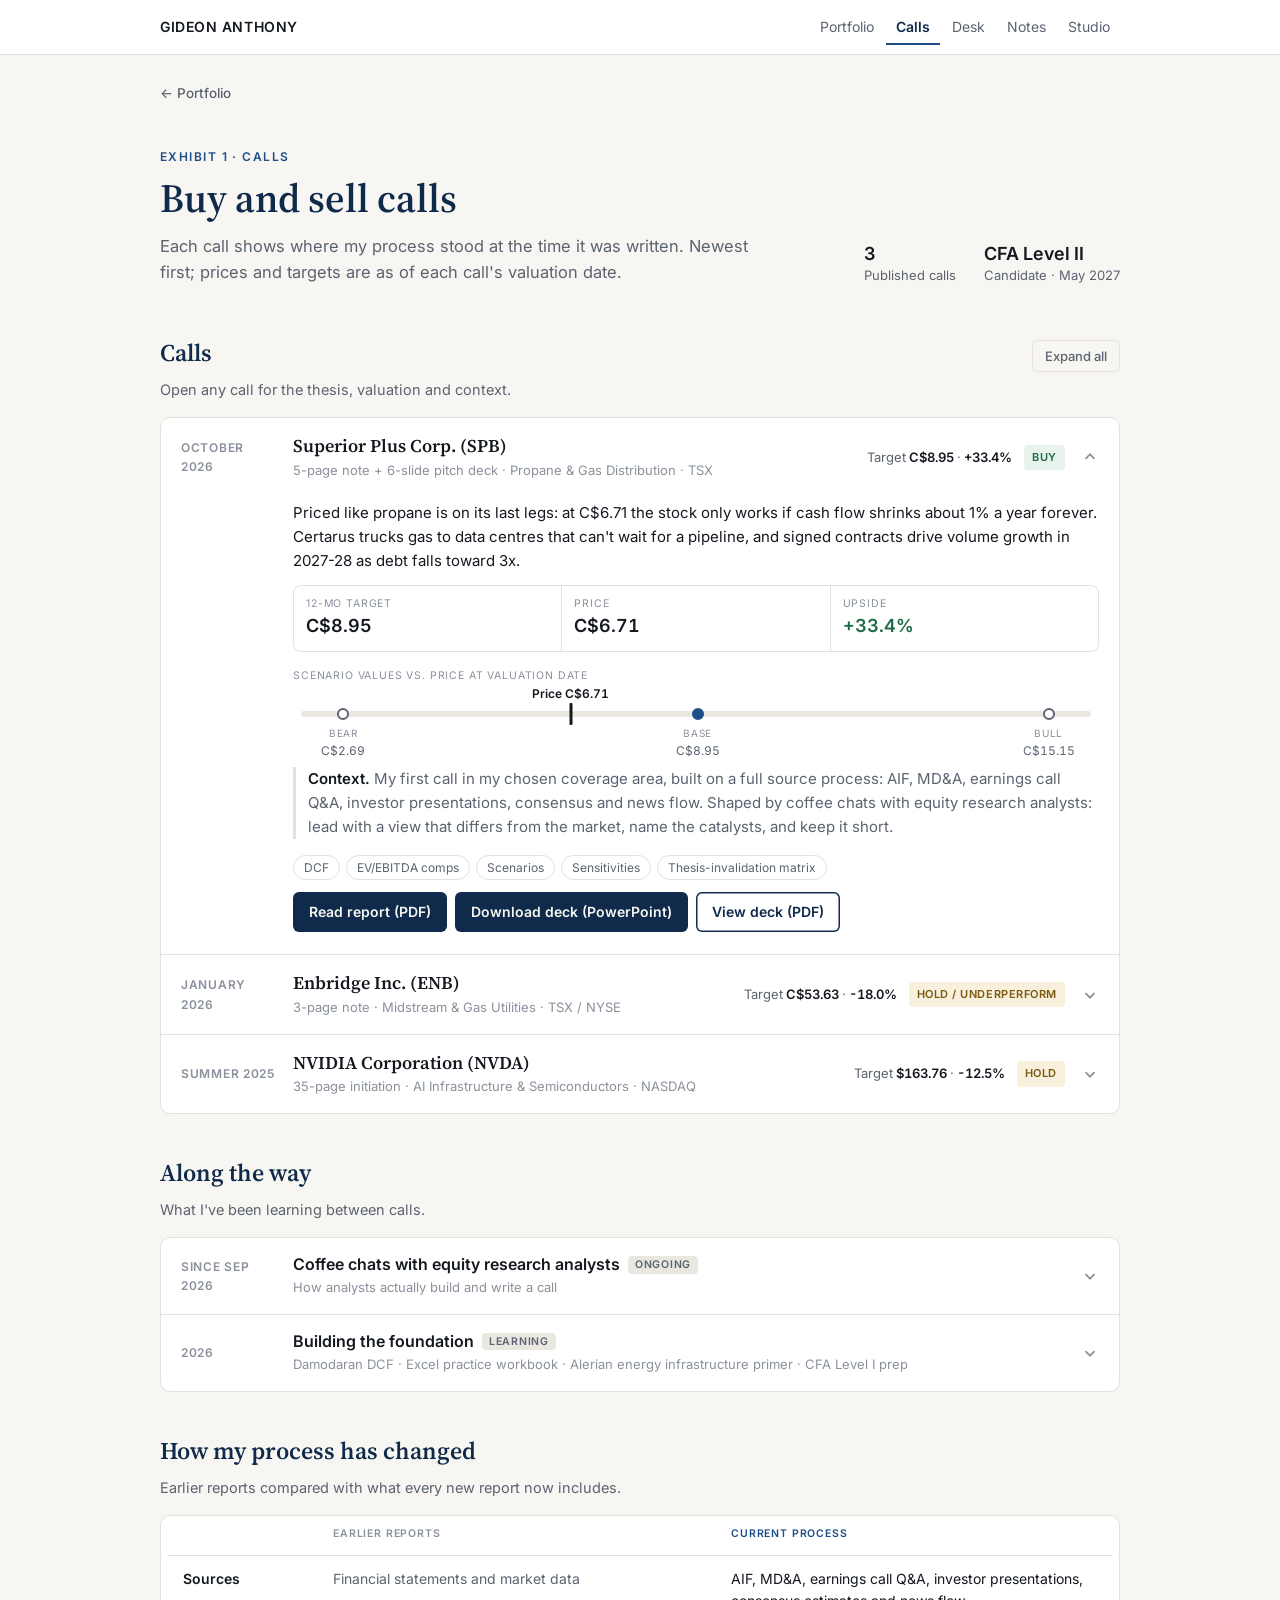
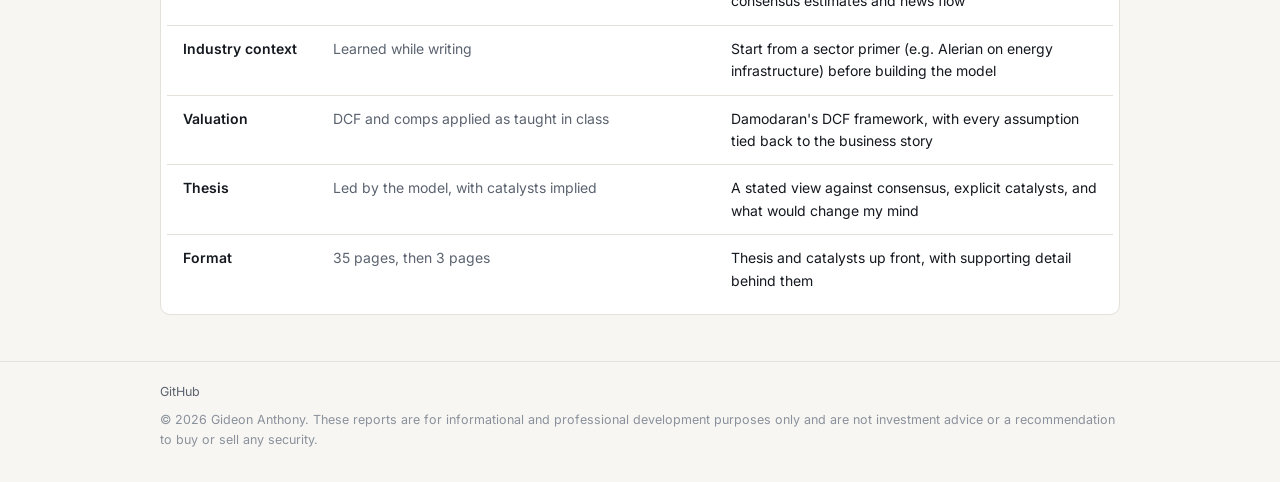
==== calls/index.html @ b94956fa "Split the site into Portfolio, Calls, Desk, Notes and Studio pages Landing page with featured latest" ====
<!doctype html>
<html lang="en">
<head>
<meta charset="utf-8">
<meta name="viewport" content="width=device-width, initial-scale=1, viewport-fit=cover">
<title>Calls · Gideon Anthony</title>
<meta name="description" content="Buy and sell calls on Canadian utilities, midstream and gas by Gideon Anthony, with how the research process has developed from report to report.">
<meta property="og:title" content="Calls · Gideon Anthony">
<meta property="og:description" content="Buy and sell calls on Canadian utilities, midstream and gas.">
<meta property="og:type" content="website">
<meta property="og:url" content="https://gidant12-svg.github.io/calls/">
<meta property="og:image" content="https://gidant12-svg.github.io/images/cards/calls.jpg">
<meta name="twitter:card" content="summary_large_image">
<link rel="icon" href="../favicon.svg" type="image/svg+xml">
<link rel="preconnect" href="https://fonts.googleapis.com">
<link rel="preconnect" href="https://fonts.gstatic.com" crossorigin>
<link href="https://fonts.googleapis.com/css2?family=Inter:wght@400;500;600&family=Source+Serif+4:opsz,wght@8..60,500;8..60,600&display=swap" rel="stylesheet">
<link rel="stylesheet" href="../assets/site.css">
</head>
<body>
<a class="skip" href="#main">Skip to content</a>
<header class="site">
  <div class="wrap top">
    <a class="brand" href="../">GIDEON ANTHONY</a>
    <nav aria-label="Pages"><a href="../">Portfolio</a><a href="./" aria-current="page">Calls</a><a href="../desk/">Desk</a><a href="../notes/">Notes</a><a href="../studio/">Studio</a></nav>
  </div>
</header>

<main id="main">
  <div class="wrap"><a class="back" href="../">← Portfolio</a></div>
  <div class="wrap hero">
    <div class="hero-main">
      <p class="eyebrow">Exhibit 1 · Calls</p>
      <h1>Buy and sell calls</h1>
      <p class="lede">Each call shows where my process stood at the time it was written. Newest first; prices and targets are as of each call's valuation date.</p>
    </div>
    <div class="stats" id="stats"></div>
  </div>

  <section class="wrap block" id="calls" aria-labelledby="h-calls">
    <div class="sec-head">
      <h2 id="h-calls">Calls</h2>
      <button class="toggle" id="toggleAll" type="button">Expand all</button>
    </div>
    <p class="sub">Open any call for the thesis, valuation and context.</p>
    <div class="list" id="callList"><p class="empty">Loading…</p></div>
    <noscript><p class="sub">Read the reports directly: <a href="../reports/SPB_Initiation_Oct2026.pdf">Superior Plus (SPB)</a> · <a href="../reports/ENB_Initiation_Dec2025.pdf">Enbridge (ENB)</a> · <a href="../reports/NVDA_Initiation_Jan2026.pdf">NVIDIA (NVDA)</a></p></noscript>
  </section>

  <section class="wrap block" id="along" aria-labelledby="h-along">
    <div class="sec-head"><h2 id="h-along">Along the way</h2></div>
    <p class="sub">What I've been learning between calls.</p>
    <div class="list" id="milestones"><p class="empty">Loading…</p></div>
  </section>

  <section class="wrap block" id="process" aria-labelledby="h-process">
    <div class="sec-head"><h2 id="h-process">How my process has changed</h2></div>
    <p class="sub">Earlier reports compared with what every new report now includes.</p>
    <div class="list"><div class="detail" style="padding:6px 6px 10px">
      <div class="cmp">
        <div class="h"></div><div class="h">Earlier reports</div><div class="h n">Current process</div>
        <div class="k">Sources</div><div class="then">Financial statements and market data</div><div class="now">AIF, MD&amp;A, earnings call Q&amp;A, investor presentations, consensus estimates and news flow</div>
        <div class="k">Industry context</div><div class="then">Learned while writing</div><div class="now">Start from a sector primer (e.g. Alerian on energy infrastructure) before building the model</div>
        <div class="k">Valuation</div><div class="then">DCF and comps applied as taught in class</div><div class="now">Damodaran's DCF framework, with every assumption tied back to the business story</div>
        <div class="k">Thesis</div><div class="then">Led by the model, with catalysts implied</div><div class="now">A stated view against consensus, explicit catalysts, and what would change my mind</div>
        <div class="k">Format</div><div class="then">35 pages, then 3 pages</div><div class="now">Thesis and catalysts up front, with supporting detail behind them</div>
      </div>
    </div></div>
  </section>
</main>

<footer class="site">
  <div class="wrap">
    <div class="fl" id="footLinks"></div>
    © <span data-year>2026</span> Gideon Anthony. These reports are for informational and professional development purposes only and are not investment advice or a recommendation to buy or sell any security.
  </div>
</footer>

<script src="../assets/site.js"></script>
<script>
const {get, esc, byDate, reportItem, milestoneItem, footer} = Site;
Promise.all(['site.json','reports.json','timeline.json'].map(get)).then(([site, reports, timeline]) => {
  footer(site);
  reports = (reports||[]).sort(byDate); timeline = (timeline||[]).sort(byDate);
  const cur = timeline.find(t => t.current);
  // The call being written (if any) sits on top of the published calls; other milestones go below.
  const calls = (cur ? [milestoneItem(cur)] : []).concat(reports.map((r,i) => reportItem(r, i===0 && !cur)));
  document.getElementById('callList').innerHTML = calls.length ? calls.join('') : '<p class="empty">No calls yet.</p>';
  const rest = timeline.filter(t => !t.current);
  document.getElementById('milestones').innerHTML = rest.length ? rest.map(milestoneItem).join('') : '<p class="empty">Nothing to show yet.</p>';
  document.getElementById('stats').innerHTML =
    `<div><b>${reports.length}</b>Published calls</div>` +
    (cur ? `<div><b>${esc(cur.title)}</b>In progress</div>` : '') +
    `<div><b>CFA Level II</b>Candidate · May 2027</div>`;
});
document.getElementById('toggleAll').addEventListener('click', e => {
  const items = [...document.querySelectorAll('#callList details')];
  const open = !items.every(d => d.open);
  items.forEach(d => d.open = open);
  e.target.textContent = open ? 'Collapse all' : 'Expand all';
});
</script>
</body>
</html>
---- assets/site.css ----
/* Shared styles for every page. Research-note look: warm paper, navy ink, one blue accent. */
:root{
  --bg:#f7f6f2; --surface:#ffffff; --ink:#14181f; --muted:#5b6370; --faint:#8a919c;
  --line:#e3e1da; --navy:#0f2a4a; --accent:#1d4e89; --accent-bg:#e8eff8;
  --down:#a23b2a; --down-bg:#fbece8; --up:#1f6b45; --up-bg:#e7f3ec; --hold:#7a5a10; --hold-bg:#f8f0dc;
  --bar:#e9e7e0; --hover:#fbfaf7; --shadow:0 1px 2px rgba(15,42,74,.06),0 6px 20px rgba(15,42,74,.06);
  --serif:"Source Serif 4",Georgia,serif;
  --sans:Inter,system-ui,-apple-system,"Segoe UI",Roboto,sans-serif;
}
@media (prefers-color-scheme: dark){
  :root:not([data-theme="light"]){
    --bg:#0e1116; --surface:#161a21; --ink:#e8eaee; --muted:#a3aab5; --faint:#7a828e;
    --line:#2a303a; --navy:#cfe0f5; --accent:#7fb0ea; --accent-bg:#1a2636;
    --down:#f08a76; --down-bg:#3a1f1a; --up:#7fd1a3; --up-bg:#16301f; --hold:#e6c46e; --hold-bg:#33290f;
    --bar:#252b34; --hover:#1a1f27; --shadow:0 1px 2px rgba(0,0,0,.3),0 8px 24px rgba(0,0,0,.25);
  }
}
*{box-sizing:border-box}
html{-webkit-text-size-adjust:100%;scroll-behavior:smooth}
body{margin:0;background:var(--bg);color:var(--ink);font:16px/1.6 var(--sans);-webkit-font-smoothing:antialiased}
a{color:var(--accent)}
img{max-width:100%;display:block}
:focus-visible{outline:2px solid var(--accent);outline-offset:2px}
.wrap{max-width:1000px;margin:0 auto;padding-left:max(20px,env(safe-area-inset-left,0px));padding-right:max(20px,env(safe-area-inset-right,0px))}
.skip{position:absolute;left:-999px;top:8px;background:var(--surface);padding:8px 12px;border-radius:6px;z-index:10}
.skip:focus{left:12px}

/* header + nav */
header.site{border-bottom:1px solid var(--line);background:var(--surface)}
.top{display:flex;justify-content:space-between;align-items:center;gap:8px 20px;flex-wrap:wrap;padding-top:8px;padding-bottom:8px;font-size:14px}
.brand{font-weight:600;letter-spacing:.04em;color:var(--ink);text-decoration:none;padding:8px 0}
.top nav{display:flex;gap:2px;flex-wrap:wrap}
.top nav a{color:var(--muted);text-decoration:none;padding:9px 10px;border-radius:6px;line-height:1.2}
.top nav a:hover{color:var(--ink);background:var(--hover)}
.top nav a[aria-current="page"]{color:var(--navy);font-weight:600;box-shadow:inset 0 -2px 0 var(--accent);border-radius:0}

.back{display:inline-flex;align-items:center;gap:6px;margin-top:22px;font-size:13.5px;font-weight:500;color:var(--muted);text-decoration:none;padding:6px 0}
.back:hover{color:var(--accent)}

/* page heads */
.hero{padding-top:36px;padding-bottom:26px;display:flex;justify-content:space-between;gap:28px;flex-wrap:wrap;align-items:flex-end}
.hero-main{flex:1 1 480px;min-width:0}
.back + .hero{padding-top:14px}
.eyebrow{font-size:12px;font-weight:600;letter-spacing:.12em;text-transform:uppercase;color:var(--accent);margin:0 0 10px}
h1{font-family:var(--serif);font-weight:600;font-size:clamp(28px,5vw,40px);line-height:1.12;margin:0 0 12px;color:var(--navy);text-wrap:balance}
.lede{font-size:16.5px;color:var(--muted);max-width:620px;margin:0}
.focus{display:flex;gap:8px;flex-wrap:wrap;margin-top:16px}
.chip{font-size:12.5px;font-weight:500;color:var(--accent);background:var(--accent-bg);border-radius:999px;padding:3px 11px}
.contact{display:flex;gap:8px;flex-wrap:wrap;margin-top:18px}
.contact a{font-size:13.5px;font-weight:600;text-decoration:none;color:var(--navy);border:1px solid var(--line);background:var(--surface);border-radius:6px;padding:7px 12px}
.contact a:hover{border-color:var(--accent);color:var(--accent)}
.stats{display:grid;grid-template-columns:auto auto;gap:14px 28px;font-size:13px;color:var(--muted)}
.stats b{display:block;font-size:18px;color:var(--ink);font-weight:600;line-height:1.3}

section.block{padding-top:22px;padding-bottom:18px}
.sec-head{display:flex;justify-content:space-between;align-items:baseline;gap:12px;flex-wrap:wrap;margin-bottom:6px}
h2{font-family:var(--serif);font-size:24px;font-weight:600;margin:0;color:var(--navy)}
.sub{color:var(--muted);margin:0 0 16px;font-size:14.5px;max-width:680px}
.toggle{background:none;border:1px solid var(--line);color:var(--muted);font:500 13px var(--sans);padding:7px 12px;border-radius:6px;cursor:pointer}
.toggle:hover{color:var(--ink);border-color:var(--faint)}
.empty{color:var(--muted);padding:16px 20px;margin:0}

/* featured call: the front box of a research note */
.note{background:var(--surface);border:1px solid var(--line);border-radius:12px;overflow:hidden;box-shadow:var(--shadow)}
.note-head{display:flex;justify-content:space-between;align-items:center;gap:10px;flex-wrap:wrap;padding:12px 20px;background:var(--navy);color:var(--bg);font-size:12px;font-weight:600;letter-spacing:.1em;text-transform:uppercase}
.note-head span:last-child{opacity:.75;letter-spacing:.04em}
.note-body{display:grid;grid-template-columns:1fr 300px;gap:0}
.note-main{padding:20px 22px;min-width:0}
.note-co{font-family:var(--serif);font-size:24px;font-weight:600;color:var(--navy);line-height:1.2;margin:0}
.note-meta{font-size:13px;color:var(--faint);margin-top:3px}
.note-thesis{font-size:15px;margin:12px 0 16px;color:var(--ink)}
.note-actions{display:flex;gap:8px;flex-wrap:wrap}
.note-box{border-left:1px solid var(--line);display:grid;grid-template-columns:1fr 1fr}
.note-box div{padding:14px 16px;border-bottom:1px solid var(--line)}
.note-box div:nth-child(odd){border-right:1px solid var(--line)}
.note-box div:nth-last-child(-n+2){border-bottom:0}
.note-box span{display:block;font-size:10.5px;font-weight:600;letter-spacing:.08em;text-transform:uppercase;color:var(--faint)}
.note-box b{font-size:21px;font-weight:600;font-variant-numeric:tabular-nums;line-height:1.35}
.note-box .rating b{font-size:19px}
.note-box span.badge{display:inline-block;letter-spacing:.05em;color:inherit}
.note-box .b-buy{color:var(--up)}.note-box .b-hold{color:var(--hold)}.note-box .b-sell{color:var(--down)}

/* exhibits (cards) */
.exhibits{display:grid;grid-template-columns:repeat(3,1fr);gap:18px}
.card{position:relative;display:flex;flex-direction:column;background:var(--surface);border:1px solid var(--line);border-radius:12px;overflow:hidden;color:inherit;text-decoration:none;transition:transform .18s ease,box-shadow .18s ease,border-color .18s ease;min-width:0}
.card:hover{transform:translateY(-2px);box-shadow:var(--shadow);border-color:var(--faint)}
.card .pic{aspect-ratio:1200/630;background:var(--bar);overflow:hidden}
.card .pic img{width:100%;height:100%;object-fit:cover;transition:transform .35s ease}
.card:hover .pic img{transform:scale(1.025)}
.card .txt{padding:14px 16px 16px;display:flex;flex-direction:column;gap:6px;flex:1}
.card .ex{font-size:11px;font-weight:600;letter-spacing:.12em;text-transform:uppercase;color:var(--accent)}
.card h3{font-family:var(--serif);font-size:21px;font-weight:600;margin:0;color:var(--navy);line-height:1.2}
.card p{margin:0;font-size:14px;color:var(--muted);line-height:1.5;display:-webkit-box;-webkit-line-clamp:4;-webkit-box-orient:vertical;overflow:hidden}
.card .live{margin-top:auto;padding-top:8px;font-size:12.5px;color:var(--faint);font-variant-numeric:tabular-nums;display:flex;justify-content:space-between;gap:8px}
.card .live b{color:var(--ink);font-weight:600}
.card .live::after{content:"→";color:var(--faint);transition:transform .18s}
.card:hover .live::after{color:var(--accent);transform:translateX(3px)}
.card.wide{display:grid;grid-template-columns:1.25fr 1fr}
.card.wide .pic{aspect-ratio:auto;min-height:100%}
.card.wide .txt{padding:22px 24px;justify-content:center}
.card.wide p{-webkit-line-clamp:4}
.side-label{font-size:12px;font-weight:600;letter-spacing:.12em;text-transform:uppercase;color:var(--faint);margin:0 0 12px;display:flex;align-items:center;gap:12px}
.side-label::after{content:"";flex:1;height:1px;background:var(--line)}

/* lists (calls + milestones) */
.list{background:var(--surface);border:1px solid var(--line);border-radius:10px;overflow:hidden}
.item{border-top:1px solid var(--line)}
.item:first-child{border-top:0}
.item summary{list-style:none;cursor:pointer;display:grid;grid-template-columns:96px 1fr auto 18px;gap:16px;align-items:center;padding:16px 20px}
.item summary::-webkit-details-marker{display:none}
.item summary:hover{background:var(--hover)}
.item summary:focus-visible{outline:2px solid var(--accent);outline-offset:-2px}
.when{font-size:12px;font-weight:600;letter-spacing:.06em;text-transform:uppercase;color:var(--faint)}
.t{font-weight:600;font-size:16px;line-height:1.3;display:flex;align-items:center;gap:8px;flex-wrap:wrap}
.t .serif{font-family:var(--serif);font-size:18px}
.s{font-size:13px;color:var(--faint);margin-top:2px}
.kind{font-size:10.5px;font-weight:600;letter-spacing:.07em;text-transform:uppercase;padding:2px 7px;border-radius:4px;background:var(--bar);color:var(--muted)}
.kind.report{background:var(--navy);color:var(--bg)}
.kind.now{background:var(--accent-bg);color:var(--accent)}
.right{display:flex;align-items:center;gap:12px;justify-content:flex-end;text-align:right}
.mini{font-size:13px;color:var(--muted);font-variant-numeric:tabular-nums;white-space:nowrap}
.mini b{color:var(--ink);font-weight:600}
.chev{width:18px;height:18px;color:var(--faint);transition:transform .2s}
.item[open] .chev{transform:rotate(180deg)}
.item.current summary{box-shadow:inset 3px 0 0 var(--accent)}
.badge{font-size:11px;font-weight:600;letter-spacing:.05em;padding:4px 8px;border-radius:4px;white-space:nowrap}
.b-hold{background:var(--hold-bg);color:var(--hold)}
.b-buy{background:var(--up-bg);color:var(--up)}
.b-sell{background:var(--down-bg);color:var(--down)}
.neg{color:var(--down)} .pos{color:var(--up)}
.detail{padding:4px 20px 22px 132px}
.detail p{margin:0 0 12px;font-size:15px}
.detail .muted{color:var(--muted)}
.context{font-size:14px;color:var(--muted);border-left:3px solid var(--line);padding-left:12px}
.context b{color:var(--ink);font-weight:600}
.figs{display:grid;grid-template-columns:repeat(3,1fr);gap:1px;background:var(--line);border:1px solid var(--line);border-radius:8px;overflow:hidden;margin:4px 0 16px}
.fig{background:var(--surface);padding:10px 12px}
.fig span{display:block;font-size:10.5px;letter-spacing:.08em;text-transform:uppercase;color:var(--faint)}
.fig b{font-size:18px;font-weight:600;font-variant-numeric:tabular-nums}
.range{margin:2px 0 16px}
.range-label{font-size:10.5px;letter-spacing:.08em;text-transform:uppercase;color:var(--faint);margin-bottom:26px}
.track{position:relative;height:6px;background:var(--bar);border-radius:3px;margin:0 8px}
.pt{position:absolute;top:50%;transform:translate(-50%,-50%);width:12px;height:12px;border-radius:50%;background:var(--surface);border:2px solid var(--muted)}
.pt.base{border-color:var(--accent);background:var(--accent)}
.pt.px{width:3px;height:22px;border-radius:1px;border:0;background:var(--ink)}
.lbl{position:absolute;transform:translateX(-50%);font-size:12px;white-space:nowrap;color:var(--muted);font-variant-numeric:tabular-nums}
.lbl.below{top:14px} .lbl.above{bottom:14px;font-weight:600;color:var(--ink)}
.lbl small{display:block;font-size:10px;letter-spacing:.06em;text-transform:uppercase;color:var(--faint);text-align:center}
.range-space{height:34px}
.foot{display:flex;justify-content:space-between;align-items:center;gap:12px;flex-wrap:wrap;padding-top:4px}
.tags{display:flex;gap:6px;flex-wrap:wrap}
.tag{font-size:12px;color:var(--muted);border:1px solid var(--line);border-radius:999px;padding:2px 10px}
.btn{display:inline-block;background:var(--navy);color:var(--bg);text-decoration:none;font-size:14px;font-weight:600;padding:9px 16px;border-radius:6px}
.btn:hover{opacity:.9}
.btn.alt{background:transparent;color:var(--navy);box-shadow:inset 0 0 0 1.5px var(--navy)}

/* process comparison */
.cmp{display:grid;grid-template-columns:150px 1fr 1fr}
.cmp>div{padding:12px 16px;font-size:14px;border-top:1px solid var(--line)}
.cmp .h{font-size:10.5px;font-weight:600;letter-spacing:.08em;text-transform:uppercase;color:var(--faint);border-top:0;padding-top:4px}
.cmp .h.n{color:var(--accent)}
.cmp .k{font-weight:600}
.cmp .then{color:var(--muted)}
.proc summary{grid-template-columns:1fr auto 18px}
.proc .detail{padding:0 4px 8px}

/* desk + notes entries */
.entries{display:grid;grid-template-columns:repeat(2,1fr);gap:18px}
.entry .pic{aspect-ratio:1200/630}
.entry .kind{align-self:flex-start}
.coming{align-self:start;border:1px dashed var(--line);border-radius:12px;padding:18px 20px;color:var(--muted);font-size:14.5px;background:transparent}
.coming b{color:var(--ink)}

/* studio */
body.studio{--bg:#0b0b0c;--surface:#141416;--ink:#ededee;--muted:#a5a5ab;--faint:#75757c;--line:#26262a;--navy:#f2f2f3;--accent:#d9c7a3;--accent-bg:#26221a;--bar:#1d1d20;--hover:#18181b;color-scheme:dark}
.gallery{display:grid;grid-template-columns:repeat(auto-fill,minmax(280px,1fr));gap:18px}
.piece{margin:0;background:var(--surface);border:1px solid var(--line);border-radius:10px;overflow:hidden}
.piece a{display:block;background:#000}
.piece img{width:100%;aspect-ratio:4/5;object-fit:cover;transition:opacity .2s}
.piece a:hover img{opacity:.9}
.piece figcaption{padding:12px 14px 14px}
.piece .pk{font-size:11px;font-weight:600;letter-spacing:.12em;text-transform:uppercase;color:var(--accent)}
.piece h3{font-family:var(--serif);font-size:18px;font-weight:600;margin:3px 0 4px;color:var(--navy)}
.piece p{margin:0;font-size:13.5px;color:var(--muted)}

footer.site{border-top:1px solid var(--line);padding-top:20px;padding-bottom:32px;font-size:12.5px;color:var(--faint);margin-top:28px}
footer.site .fl{display:flex;gap:14px;flex-wrap:wrap;margin-bottom:8px}
footer.site .fl a{color:var(--muted);text-decoration:none}
footer.site .fl a:hover{color:var(--accent)}

@media (max-width:860px){
  .exhibits{grid-template-columns:1fr 1fr}
  .note-body{grid-template-columns:1fr}
  .note-box{border-left:0;border-top:1px solid var(--line);grid-template-columns:repeat(4,1fr)}
  .note-box div{border-bottom:0;border-right:1px solid var(--line)}
  .note-box div:last-child{border-right:0}
  .card.wide{grid-template-columns:1fr}
  .card.wide .pic{aspect-ratio:1200/630}
}
@media (max-width:700px){
  .wrap{padding-left:max(16px,env(safe-area-inset-left,0px));padding-right:max(16px,env(safe-area-inset-right,0px))}
  .top{flex-direction:column;align-items:flex-start;gap:0}
  .brand{padding:6px 0 2px}
  .top nav{margin-left:-10px}
  .hero{padding-top:24px}
  .exhibits,.entries{grid-template-columns:1fr}
  .note-box{grid-template-columns:1fr 1fr}
  .note-box div:nth-child(2){border-right:0}
  .note-box div:nth-child(-n+2){border-bottom:1px solid var(--line)}
  .stats{grid-template-columns:auto auto auto}
  .item summary{grid-template-columns:1fr 18px;gap:6px 12px;padding:14px 16px}
  .item summary .when,.item summary .mid{grid-column:1}
  .item summary .right{grid-column:1;justify-content:flex-start;flex-wrap:wrap}
  .item summary .chev{grid-column:2;grid-row:1 / span 3;align-self:center}
  .proc summary .chev{grid-row:1 / span 2}
  .detail{padding:0 16px 18px}
  .fig b{font-size:16px}
  .cmp{grid-template-columns:1fr}
  .cmp .h{display:none}
  .cmp>div{border-top:0;padding:3px 12px}
  .cmp .k{border-top:1px solid var(--line);padding-top:12px;margin-top:6px}
  .cmp .k:first-of-type{border-top:0;margin-top:0}
  .cmp .then::before{content:"Then: ";font-weight:600}
  .cmp .now::before{content:"Now: ";font-weight:600;color:var(--accent)}
}
@media (prefers-reduced-motion:reduce){*{transition:none!important;scroll-behavior:auto!important}}

/* a single note (post) */
.post{max-width:700px}
.post h1{margin-top:6px}
.post .meta{font-size:13px;color:var(--faint);margin:0 0 24px}
.post .body p,.post .body li{font-size:17px;line-height:1.7}
.post .body h2{font-size:22px;margin:32px 0 8px}
.post .body img{border-radius:8px;border:1px solid var(--line);margin:18px 0}
.post .body blockquote{margin:18px 0;padding-left:16px;border-left:3px solid var(--accent);color:var(--muted)}
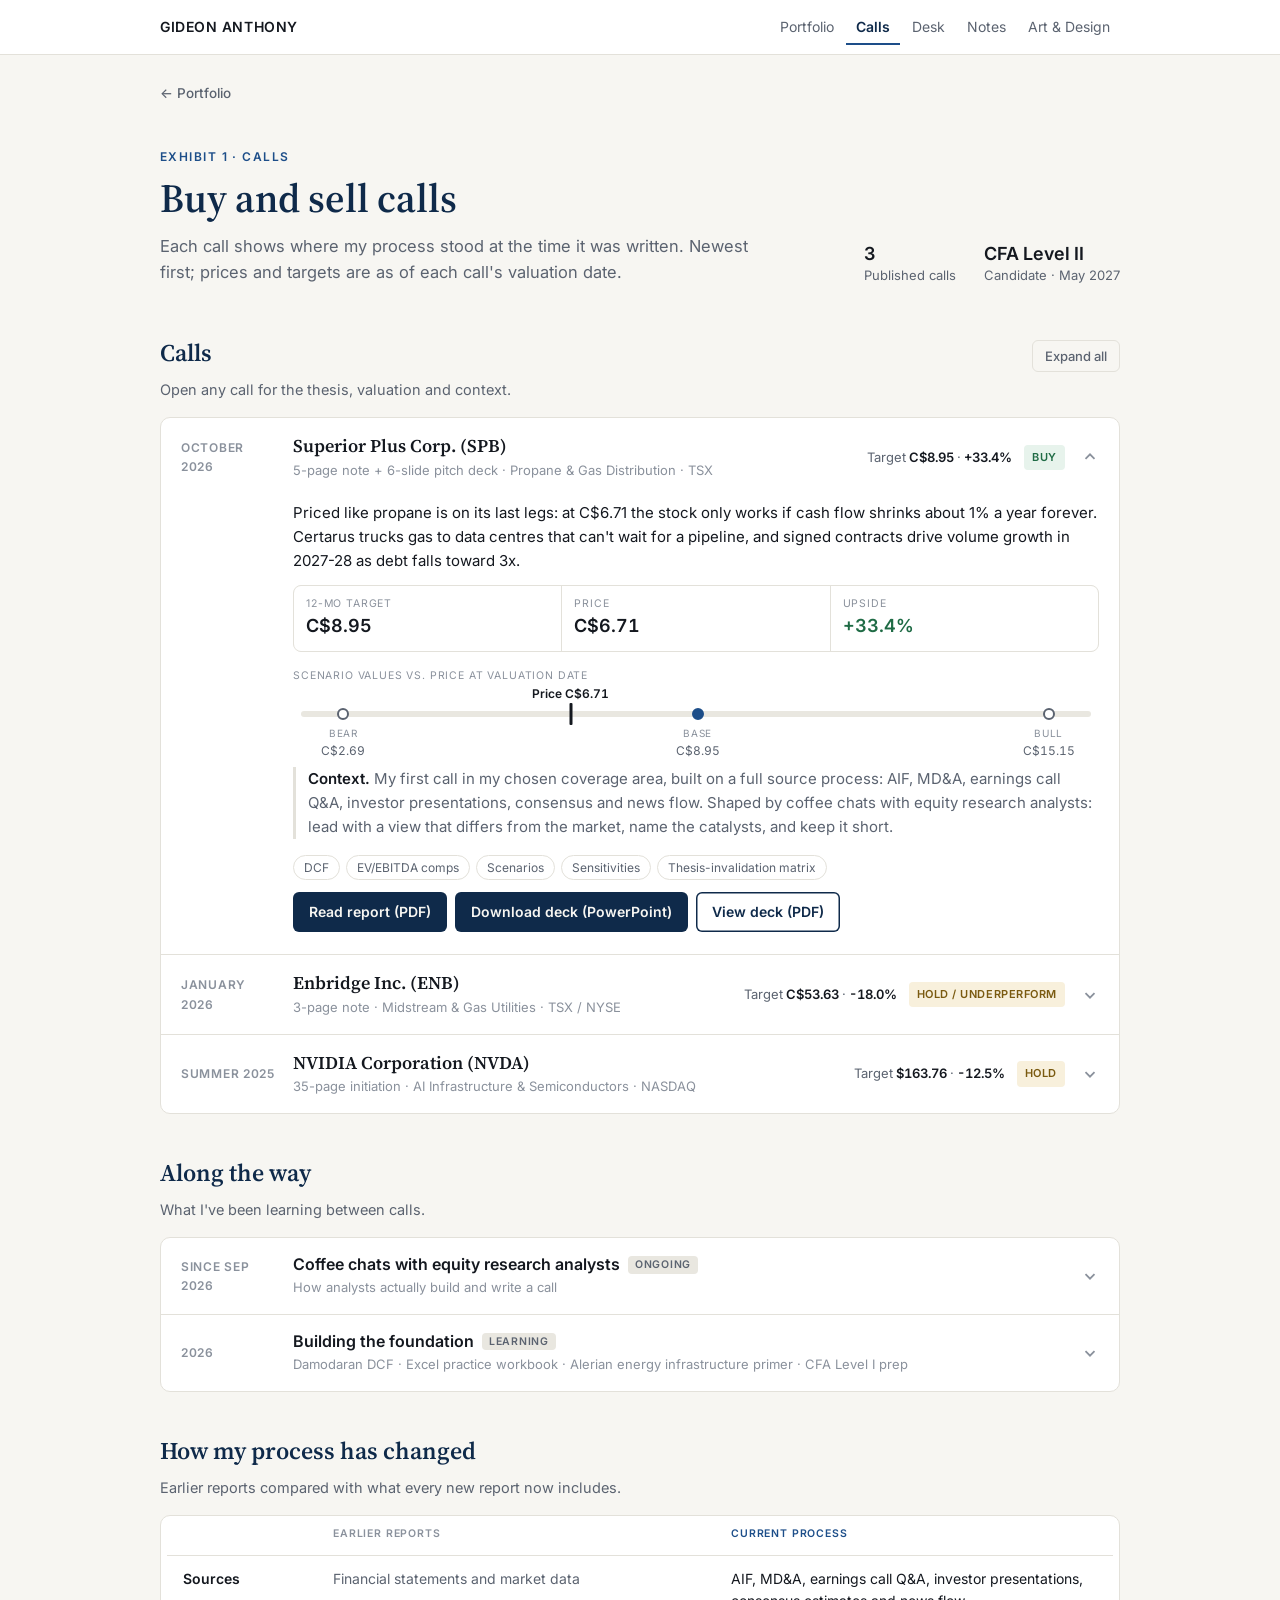
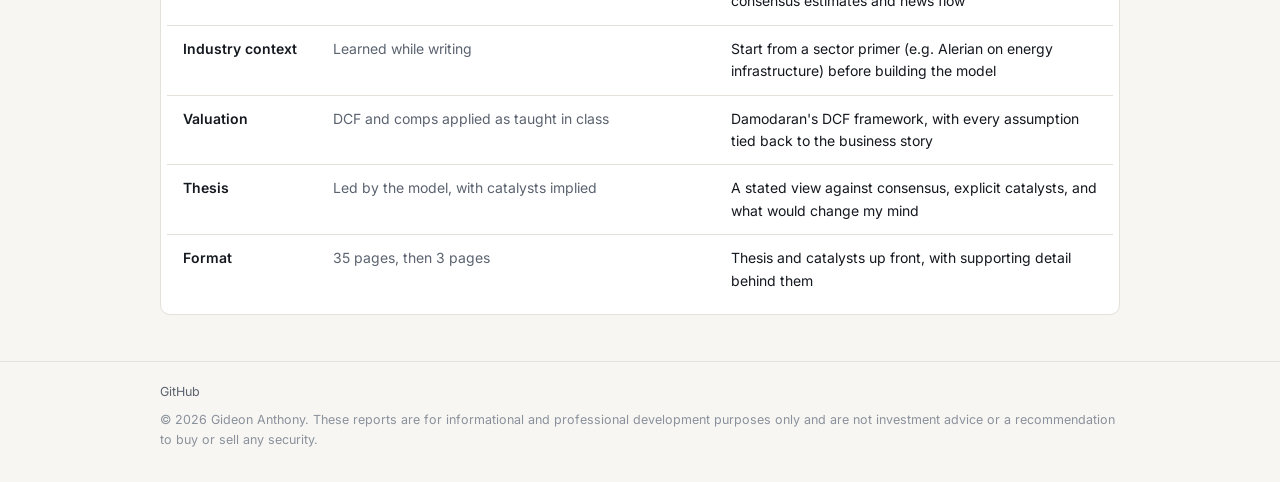
==== commit f2ce959d: "Art & Design page: The Sky Is Not the Limit, Koi, and Earlier Work Built from the Instagram export (" ====
--- a/calls/index.html
+++ b/calls/index.html
@@ -15,14 +15,14 @@
 <link rel="preconnect" href="https://fonts.googleapis.com">
 <link rel="preconnect" href="https://fonts.gstatic.com" crossorigin>
 <link href="https://fonts.googleapis.com/css2?family=Inter:wght@400;500;600&family=Source+Serif+4:opsz,wght@8..60,500;8..60,600&display=swap" rel="stylesheet">
-<link rel="stylesheet" href="../assets/site.css">
+<link rel="stylesheet" href="../assets/site.css?v=20261116e">
 </head>
 <body>
 <a class="skip" href="#main">Skip to content</a>
 <header class="site">
   <div class="wrap top">
     <a class="brand" href="../">GIDEON ANTHONY</a>
-    <nav aria-label="Pages"><a href="../">Portfolio</a><a href="./" aria-current="page">Calls</a><a href="../desk/">Desk</a><a href="../notes/">Notes</a><a href="../studio/">Studio</a></nav>
+    <nav aria-label="Pages"><a href="../">Portfolio</a><a href="./" aria-current="page">Calls</a><a href="../desk/">Desk</a><a href="../notes/">Notes</a><a href="../studio/">Art &amp; Design</a></nav>
   </div>
 </header>
 
@@ -76,7 +76,7 @@
   </div>
 </footer>
 
-<script src="../assets/site.js"></script>
+<script src="../assets/site.js?v=20261116e"></script>
 <script>
 const {get, esc, byDate, reportItem, milestoneItem, footer} = Site;
 Promise.all(['site.json','reports.json','timeline.json'].map(get)).then(([site, reports, timeline]) => {
--- a/assets/site.css
+++ b/assets/site.css
@@ -46,6 +46,7 @@
 .lede{font-size:16.5px;color:var(--muted);max-width:620px;margin:0}
 .focus{display:flex;gap:8px;flex-wrap:wrap;margin-top:16px}
 .chip{font-size:12.5px;font-weight:500;color:var(--accent);background:var(--accent-bg);border-radius:999px;padding:3px 11px}
+.contact:empty{display:none}
 .contact{display:flex;gap:8px;flex-wrap:wrap;margin-top:18px}
 .contact a{font-size:13.5px;font-weight:600;text-decoration:none;color:var(--navy);border:1px solid var(--line);background:var(--surface);border-radius:6px;padding:7px 12px}
 .contact a:hover{border-color:var(--accent);color:var(--accent)}
@@ -233,3 +234,205 @@
 .post .body h2{font-size:22px;margin:32px 0 8px}
 .post .body img{border-radius:8px;border:1px solid var(--line);margin:18px 0}
 .post .body blockquote{margin:18px 0;padding-left:16px;border-left:3px solid var(--accent);color:var(--muted)}
+
+/* studio process entries */
+.proc-entry{background:var(--surface);border:1px solid var(--line);border-radius:10px;padding:16px 18px 18px;margin-bottom:18px}
+.proc-entry .pk{font-size:11px;font-weight:600;letter-spacing:.12em;text-transform:uppercase;color:var(--accent)}
+.proc-entry h3{font-family:var(--serif);font-size:20px;font-weight:600;margin:3px 0 4px;color:var(--navy)}
+.proc-entry>p{margin:0 0 14px;font-size:14px;color:var(--muted);max-width:680px}
+.steps{display:grid;grid-auto-flow:column;grid-auto-columns:minmax(200px,1fr);gap:12px;overflow-x:auto;padding-bottom:4px}
+.steps figure{margin:0;min-width:0}
+.steps img{width:100%;aspect-ratio:1;object-fit:cover;border-radius:6px;background:#000}
+.steps figcaption{font-size:12.5px;color:var(--muted);margin-top:6px}
+.steps figcaption b{color:var(--accent);margin-right:4px}
+
+/* ---------- Notes (blog): library layout ---------- */
+.nt-hero{text-align:center;padding-top:40px;padding-bottom:40px}
+.nt-by{font-family:var(--serif);font-size:20px;color:var(--ink);margin:0}
+.nt-by i{color:var(--faint);font-weight:500;margin-right:4px}
+.nt-mark{position:relative;display:inline-block;margin:34px auto 0;padding:0 8px}
+.nt-mark h1{position:relative;z-index:1;font:700 clamp(64px,13vw,112px)/.88 var(--sans);letter-spacing:-.045em;color:var(--ink);margin:0}
+.nt-mark .nb{position:absolute;right:-6px;top:-34px;width:clamp(78px,13vw,104px);aspect-ratio:3/4;border-radius:3px 6px 6px 3px;
+  background:linear-gradient(160deg,#ede7db,#d5cbb9);box-shadow:inset 7px 0 8px -7px rgba(0,0,0,.35),0 14px 30px rgba(15,42,74,.18)}
+.nt-mark .nb::after{content:"GA";position:absolute;right:9px;top:8px;font:700 13px var(--serif);color:#fff;opacity:.95}
+.nt-lede{max-width:34ch;margin:40px auto 0;font-size:18px;line-height:1.55;color:var(--muted)}
+.nt-sheet{background:var(--surface);border-radius:22px 22px 0 0;border:1px solid var(--line);border-bottom:0;padding-top:36px;padding-bottom:40px;margin-top:8px}
+.nt-row{display:flex;justify-content:space-between;align-items:center;gap:12px;margin-bottom:22px}
+.nt-row h2{font-size:28px}
+.nt-row .tools{display:flex;gap:6px}
+.nt-row .tools button,.nt-row .tools a{background:none;border:1px solid var(--line);color:var(--ink);font:500 13px var(--sans);padding:7px 12px;border-radius:999px;cursor:pointer;text-decoration:none}
+.nt-row .tools button:hover,.nt-row .tools a:hover{border-color:var(--accent);color:var(--accent)}
+.shelf{display:grid;grid-auto-flow:column;grid-auto-columns:clamp(150px,22vw,190px);gap:24px;overflow-x:auto;scroll-snap-type:x mandatory;padding:6px 14px 34px;margin:0 -14px -12px}
+.book{scroll-snap-align:start;aspect-ratio:3/4.15;border-radius:3px 6px 6px 3px;padding:14px 14px 16px;display:flex;flex-direction:column;justify-content:space-between;color:#fff;text-decoration:none;
+  box-shadow:inset 8px 0 9px -8px rgba(0,0,0,.4),0 12px 26px rgba(15,42,74,.18);transition:transform .2s ease,box-shadow .2s ease;position:relative;overflow:hidden}
+.book:hover{transform:translateY(-4px);box-shadow:inset 8px 0 9px -8px rgba(0,0,0,.4),0 18px 34px rgba(15,42,74,.24)}
+.book .bk-top{font:500 10px var(--serif);letter-spacing:.02em;opacity:.85}
+.book .bk-title{font:800 clamp(17px,2.2vw,21px)/1.05 var(--sans);text-transform:uppercase;letter-spacing:.005em;text-shadow:0 1px 10px rgba(0,0,0,.18)}
+.book .bk-n{display:block;font:500 11px var(--sans);text-transform:none;opacity:.85;margin-top:8px;letter-spacing:0}
+.book.on{outline:3px solid var(--accent);outline-offset:4px}
+.bk-journey{background:radial-gradient(120% 80% at 82% 18%,#7fa9e0 0%,transparent 55%),radial-gradient(90% 70% at 10% 95%,#0f2a4a 0%,transparent 62%),linear-gradient(160deg,#cfdcee,#1d4e89)}
+.bk-analysts{background:radial-gradient(110% 80% at 22% 22%,#f6dfab 0%,transparent 55%),radial-gradient(90% 80% at 88% 88%,#a5662c 0%,transparent 60%),linear-gradient(160deg,#f1e6d2,#c58b4c)}
+.bk-life{background:radial-gradient(110% 80% at 72% 26%,#b5dcc7 0%,transparent 55%),radial-gradient(90% 80% at 12% 92%,#1f6b45 0%,transparent 62%),linear-gradient(160deg,#ddece3,#3c8a64)}
+.nt-cols{display:grid;grid-template-columns:1fr 1fr;gap:28px 48px;margin-top:36px}
+.nt-cols h2{font-size:26px;margin-bottom:18px}
+.nt-list{list-style:none;margin:0;padding:0;display:flex;flex-direction:column;gap:14px}
+.nt-list a{color:var(--muted);text-decoration:none;font-size:16px;line-height:1.4}
+.nt-list a:hover{color:var(--accent)}
+.nt-list .soon{color:var(--faint);font-size:15px}
+.nt-list small{display:block;font-size:12px;color:var(--faint);margin-top:2px}
+.nt-coll-head{display:flex;align-items:baseline;justify-content:space-between;gap:12px;flex-wrap:wrap;margin-top:34px}
+.nt-coll-head p{margin:6px 0 0;color:var(--muted);font-size:15px}
+
+/* a single post */
+.nt-bar{display:flex;justify-content:space-between;align-items:center;padding-top:14px;padding-bottom:14px}
+.nt-bar .mini{display:flex;align-items:center;gap:10px;color:var(--ink);text-decoration:none;font-weight:600;font-size:14px}
+.nt-bar .mini i{width:26px;height:34px;border-radius:2px 4px 4px 2px;background:linear-gradient(160deg,#ede7db,#d5cbb9);box-shadow:inset 4px 0 5px -4px rgba(0,0,0,.35),0 4px 10px rgba(15,42,74,.15)}
+.nt-bar .all{color:var(--muted);text-decoration:none;font-size:14px}
+.nt-bar .all:hover{color:var(--accent)}
+.nt-article{background:var(--surface);border:1px solid var(--line);border-bottom:0;border-radius:22px 22px 0 0;padding-top:44px;padding-bottom:56px}
+.nt-article .in{max-width:720px;margin:0 auto}
+.nt-article h1{font-size:clamp(32px,5.4vw,46px);line-height:1.1;color:var(--ink);margin:0 0 16px}
+.nt-meta{display:flex;flex-wrap:wrap;align-items:center;gap:8px 20px;font-size:14px;color:var(--muted)}
+.nt-meta button,.nt-meta a{background:none;border:0;padding:0;font:inherit;color:inherit;cursor:pointer;text-decoration:none}
+.nt-meta button:hover,.nt-meta a:hover{color:var(--accent)}
+.nt-author{display:flex;align-items:center;gap:14px;margin:32px 0 30px}
+.nt-author .av{width:52px;height:52px;border-radius:50%;background:var(--navy);color:var(--bg);display:grid;place-items:center;font:600 17px var(--serif)}
+.nt-author b{display:block;font-weight:600;font-size:16px}
+.nt-author span{font-size:14px;color:var(--faint)}
+.nt-body p,.nt-body li{font-size:17px;line-height:1.7}
+.nt-body h2{font-family:var(--sans);font-size:18px;font-weight:700;color:var(--ink);margin:30px 0 10px}
+.nt-body img{border-radius:8px;border:1px solid var(--line);margin:18px 0}
+.nt-body blockquote{margin:18px 0;padding-left:16px;border-left:3px solid var(--accent);color:var(--muted)}
+@media (max-width:700px){
+  .nt-cols{grid-template-columns:1fr}
+  .nt-sheet,.nt-article{border-radius:18px 18px 0 0}
+  .nt-mark .nb{top:-26px}
+}
+.nt-sheet,.nt-article{padding-left:clamp(18px,5vw,48px);padding-right:clamp(18px,5vw,48px)}
+.nt-page footer.site{margin-top:0}
+
+/* Desk: Excel workbook page */
+.dl{display:flex;gap:12px;align-items:center;flex-wrap:wrap;margin-top:20px}
+.dl small{color:var(--faint);font-size:13px}
+.shot{border-radius:12px;overflow:hidden;border:1px solid var(--line);box-shadow:var(--shadow)}
+.facts{display:grid;grid-template-columns:repeat(4,1fr);gap:1px;background:var(--line);border:1px solid var(--line);border-radius:10px;overflow:hidden;margin-top:18px}
+.facts div{background:var(--surface);padding:14px 16px}
+.facts b{display:block;font-family:var(--serif);font-size:26px;color:var(--navy);line-height:1.1;font-variant-numeric:tabular-nums}
+.facts span{font-size:13px;color:var(--muted)}
+.steps4{display:grid;grid-template-columns:repeat(4,1fr);gap:14px}
+.steps4 div{background:var(--surface);border:1px solid var(--line);border-radius:10px;padding:14px 16px}
+.steps4 b{display:block;font-size:15px;margin-bottom:4px}
+.steps4 b i{font-style:normal;color:var(--accent);margin-right:6px}
+.steps4 p{margin:0;font-size:14px;color:var(--muted)}
+.stage{display:grid;grid-template-columns:150px 1fr;gap:16px;padding:16px 20px;border-top:1px solid var(--line)}
+.stage:first-child{border-top:0}
+.stage .lv{font-size:12px;font-weight:700;letter-spacing:.06em;text-transform:uppercase;color:#fff;border-radius:6px;padding:6px 10px;align-self:start;text-align:center}
+.stage h3{font-family:var(--serif);font-size:18px;margin:0 0 4px;color:var(--navy)}
+.stage p{margin:0 0 6px;font-size:14.5px;color:var(--muted)}
+.stage .tags{margin-top:8px}
+.memo{background:var(--surface);border:1px solid var(--line);border-left:3px solid var(--accent);border-radius:8px;padding:14px 18px;font-size:14.5px;color:var(--ink)}
+.memo span{display:block;font-size:12px;font-weight:600;letter-spacing:.06em;text-transform:uppercase;color:var(--faint);margin-bottom:6px}
+@media (max-width:700px){
+  .facts{grid-template-columns:1fr 1fr}
+  .steps4{grid-template-columns:1fr 1fr}
+  .stage{grid-template-columns:1fr;gap:8px;padding:14px 16px}
+  .stage .lv{justify-self:start}
+}
+
+/* ---------- Art & Design: an exhibition page on the site's paper ---------- */
+.art{--ac:var(--accent)}
+.art .back{margin-top:22px}
+.art-intro{padding-top:28px;padding-bottom:30px}
+.art-intro .eyebrow{margin-bottom:14px}
+.art-intro h1{font-size:clamp(52px,10vw,124px);line-height:.92;letter-spacing:-.02em;margin:0 0 22px;color:var(--ink)}
+.art-intro .lede{font-size:clamp(17px,2vw,20px);max-width:44ch}
+.chapters{display:flex;flex-wrap:wrap;gap:10px 34px;margin-top:30px;padding-top:18px;border-top:1px solid var(--line)}
+.chapters a{display:flex;align-items:baseline;gap:10px;color:var(--ink);text-decoration:none;font-family:var(--serif);font-size:20px}
+.chapters a span{font:600 11px var(--sans);letter-spacing:.12em;color:var(--faint)}
+.chapters a small{font:500 12px var(--sans);color:var(--faint)}
+.chapters a:hover{color:var(--accent)}
+.coll{padding-top:56px;padding-bottom:24px;position:relative}
+.coll::before{content:"";position:absolute;top:0;left:max(20px,env(safe-area-inset-left,0px));right:max(20px,env(safe-area-inset-right,0px));height:2px;background:var(--ac)}
+.coll-open{display:grid;grid-template-columns:minmax(0,7fr) minmax(0,5fr);gap:clamp(20px,4vw,56px);align-items:end}
+.coll-open .num{font:600 12px var(--sans);letter-spacing:.14em;text-transform:uppercase;color:var(--ac)}
+.coll-open h2{font-size:clamp(40px,6.4vw,84px);line-height:.95;letter-spacing:-.015em;margin:12px 0 8px;color:var(--ink)}
+.coll-open .sub{font-family:var(--serif);font-style:italic;font-size:21px;color:var(--muted);margin:0 0 4px}
+.coll-open .yr{font-size:13px;color:var(--faint);margin:0 0 22px}
+.coll-open .story p{font-size:17px;line-height:1.65;margin:0 0 12px;color:var(--ink);max-width:40ch}
+.feat{margin:0}
+.feat button,.zoom{display:block;width:100%;padding:0;border:0;background:var(--bar);cursor:zoom-in}
+.feat img{width:100%;max-height:86vh;object-fit:cover}
+.feat figcaption,.cap-sm{font-size:12.5px;color:var(--faint);margin-top:8px}
+.works{display:flex;flex-direction:column;gap:clamp(56px,8vw,104px);margin-top:clamp(56px,8vw,96px)}
+.wk{display:grid;grid-template-columns:repeat(12,minmax(0,1fr));gap:18px clamp(16px,2.4vw,32px);align-items:start}
+.wk-media{grid-column:1 / span 8;display:grid;gap:12px;min-width:0}
+.wk-text{grid-column:9 / span 4;position:sticky;top:20px;min-width:0}
+.wk.flip .wk-media{grid-column:5 / span 8;grid-row:1}
+.wk.flip .wk-text{grid-column:1 / span 4;grid-row:1}
+.wk-text .md{font:600 11px var(--sans);letter-spacing:.12em;text-transform:uppercase;color:var(--ac)}
+.wk-text h3{font-family:var(--serif);font-size:clamp(24px,2.8vw,32px);line-height:1.1;margin:8px 0 4px;color:var(--ink)}
+.wk-text .dt{font-size:13px;color:var(--faint);margin:0 0 14px}
+.wk-text p{font-size:15.5px;line-height:1.6;color:var(--muted);margin:0 0 12px}
+.zoom img{width:100%;height:100%;object-fit:cover;transition:opacity .2s}
+.zoom:hover img{opacity:.92}
+.lay-feature .wk-media .zoom img{max-height:88vh;object-fit:contain;background:var(--bar)}
+.lay-pair .wk-media{grid-template-columns:1fr 1fr}
+.lay-lookbook .wk-media{grid-template-columns:repeat(6,minmax(0,1fr))}
+.lay-lookbook .wk-media .zoom{aspect-ratio:4/5}
+.lay-lookbook .wk-media .zoom:first-child{grid-column:span 6;aspect-ratio:auto}
+.lay-lookbook .wk-media .zoom:first-child img{max-height:90vh;object-fit:cover}
+.lay-lookbook .wk-media .zoom:not(:first-child){grid-column:span 2}
+.lay-lookbook.c2 .wk-media .zoom:not(:first-child){grid-column:span 3}
+.lay-details .wk-media{grid-template-columns:repeat(3,minmax(0,1fr))}
+.lay-details .wk-media .zoom{aspect-ratio:1}
+.lay-details .wk-media .zoom:first-child{grid-column:span 2;grid-row:span 2}
+.lay-video .wk-media{justify-items:center;background:#000;padding:clamp(12px,3vw,32px) 0}
+.vid{width:100%;max-width:440px;max-height:82vh;display:block;background:#000}
+.more{margin-top:6px;border-top:1px solid var(--line)}
+.more summary{list-style:none;cursor:pointer;padding:12px 0;font-size:14px;font-weight:600;color:var(--ink);display:flex;justify-content:space-between;align-items:center}
+.more summary::-webkit-details-marker{display:none}
+.more summary::after{content:"+";font-size:18px;font-weight:400;color:var(--ac)}
+.more[open] summary::after{content:"\2212"}
+.more .in{padding-bottom:12px}
+.more .note{font-family:var(--serif);font-size:17px;color:var(--ink);font-style:italic}
+.credits{display:grid;grid-template-columns:auto 1fr;gap:4px 12px;font-size:13px;margin:6px 0 4px}
+.credits dt{color:var(--faint)} .credits dd{margin:0;color:var(--ink);overflow-wrap:anywhere}
+.proc{display:grid;grid-template-columns:repeat(auto-fill,minmax(110px,1fr));gap:8px;margin:8px 0}
+.proc figure{margin:0}.proc .zoom{aspect-ratio:1}.proc figcaption{font-size:12px;color:var(--faint);margin-top:4px}
+.proc video{width:100%;background:#000;border-radius:2px}
+.journey{padding-top:56px;padding-bottom:30px;border-top:1px solid var(--line)}
+.journey-head{display:flex;align-items:baseline;gap:16px;flex-wrap:wrap}
+.journey-head .num{font:600 12px var(--sans);letter-spacing:.14em;text-transform:uppercase;color:var(--faint)}
+.journey-head h2{font-size:clamp(30px,4vw,44px);margin:0;color:var(--ink)}
+.journey>.lede{margin:10px 0 26px;font-size:16px}
+.yr-row{display:grid;grid-template-columns:90px minmax(0,1fr);gap:16px;padding:18px 0;border-top:1px solid var(--line)}
+.yr-row>b{font-family:var(--serif);font-size:24px;color:var(--ink);font-weight:600}
+.yr-items{display:grid;grid-template-columns:repeat(auto-fill,minmax(170px,1fr));gap:22px 16px}
+.ji .thumbs{display:grid;grid-template-columns:repeat(var(--n,1),minmax(0,1fr));gap:4px}
+.ji .zoom{aspect-ratio:1}
+.ji h3{font-size:14px;font-weight:600;margin:8px 0 1px;color:var(--ink);font-family:var(--sans)}
+.ji .dt{font-size:12px;color:var(--faint)}
+.ji p{font-size:13px;color:var(--muted);margin:4px 0 0;line-height:1.45}
+.top-link{display:flex;justify-content:space-between;padding-top:20px;padding-bottom:10px;font-size:14px}
+.top-link a{color:var(--muted);text-decoration:none}.top-link a:hover{color:var(--accent)}
+#lb{border:0;padding:0;max-width:100vw;max-height:100vh;width:100vw;height:100vh;background:rgba(10,12,16,.94);color:#eee}
+#lb[open]{display:grid;grid-template-rows:auto 1fr auto}
+#lb .lb-bar{display:flex;justify-content:space-between;align-items:center;padding:12px max(16px,env(safe-area-inset-left,0px));font-size:13px}
+#lb button{background:none;border:1px solid rgba(255,255,255,.3);color:#fff;border-radius:999px;padding:7px 14px;font:500 13px var(--sans);cursor:pointer}
+#lb button:hover{border-color:#fff}
+#lb .lb-img{display:flex;align-items:center;justify-content:center;min-height:0;padding:0 12px}
+#lb .lb-img img{max-width:100%;max-height:100%;object-fit:contain}
+#lb .lb-nav{display:flex;justify-content:center;gap:10px;padding:12px}
+@media (max-width:860px){
+  .coll-open{grid-template-columns:1fr}
+  .wk{display:flex;flex-direction:column}
+  .wk-text{position:static;order:2}
+  .wk-media{order:1;width:100%}
+  .lay-lookbook .wk-media .zoom:not(:first-child){grid-column:span 3}
+}
+@media (max-width:560px){
+  .yr-row{grid-template-columns:1fr;gap:8px}
+  .yr-items{grid-template-columns:1fr 1fr}
+  .lay-details .wk-media{grid-template-columns:1fr 1fr}
+  .lay-details .wk-media .zoom:first-child{grid-column:span 2;grid-row:auto}
+}
